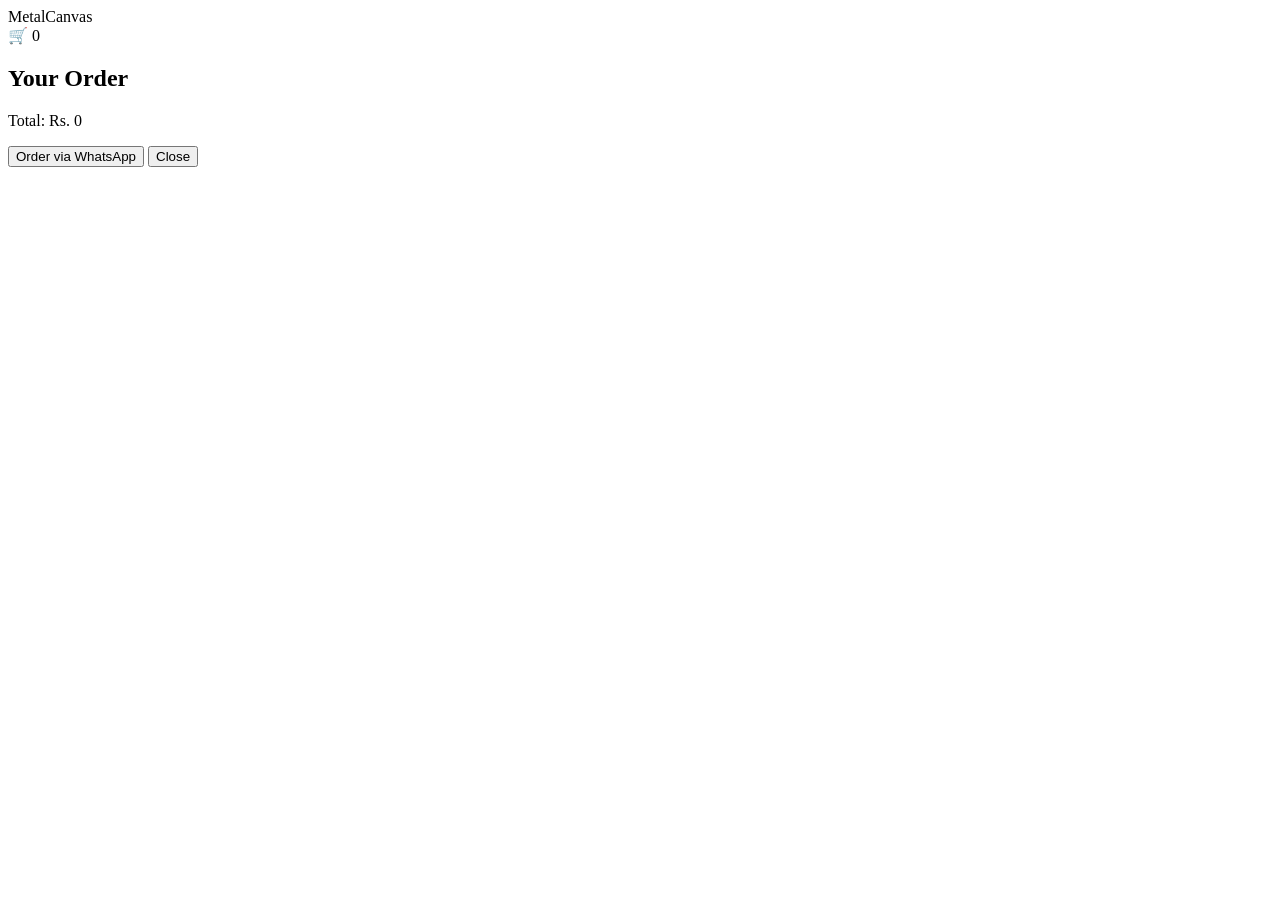
==== index.html @ a99834a7 "Create index.html" ====
<!DOCTYPE html>
<html lang="en">
<head>
    <meta charset="UTF-8">
    <meta name="viewport" content="width=device-width, initial-scale=1.0">
    <title>MetalCanvas | Modern Metal Art</title>
    <link rel="stylesheet" href="style.css">
</head>
<body>
    <header>
        <nav>
            <div class="logo">MetalCanvas</div>
            <div class="cart-icon" onclick="toggleCart()">🛒 <span id="cart-count">0</span></div>
        </nav>
    </header>

    <main id="product-container">
        <!-- Products will be injected here by JavaScript -->
    </main>

    <div id="cart-modal" class="hidden">
        <div class="cart-content">
            <h2>Your Order</h2>
            <ul id="cart-items"></ul>
            <p>Total: Rs. <span id="total-price">0</span></p>
            <button class="btn-whatsapp" onclick="sendToWhatsApp()">Order via WhatsApp</button>
            <button onclick="toggleCart()">Close</button>
        </div>
    </div>

    <script src="data.js"></script>
    <script src="app.js"></script>
</body>
</html>
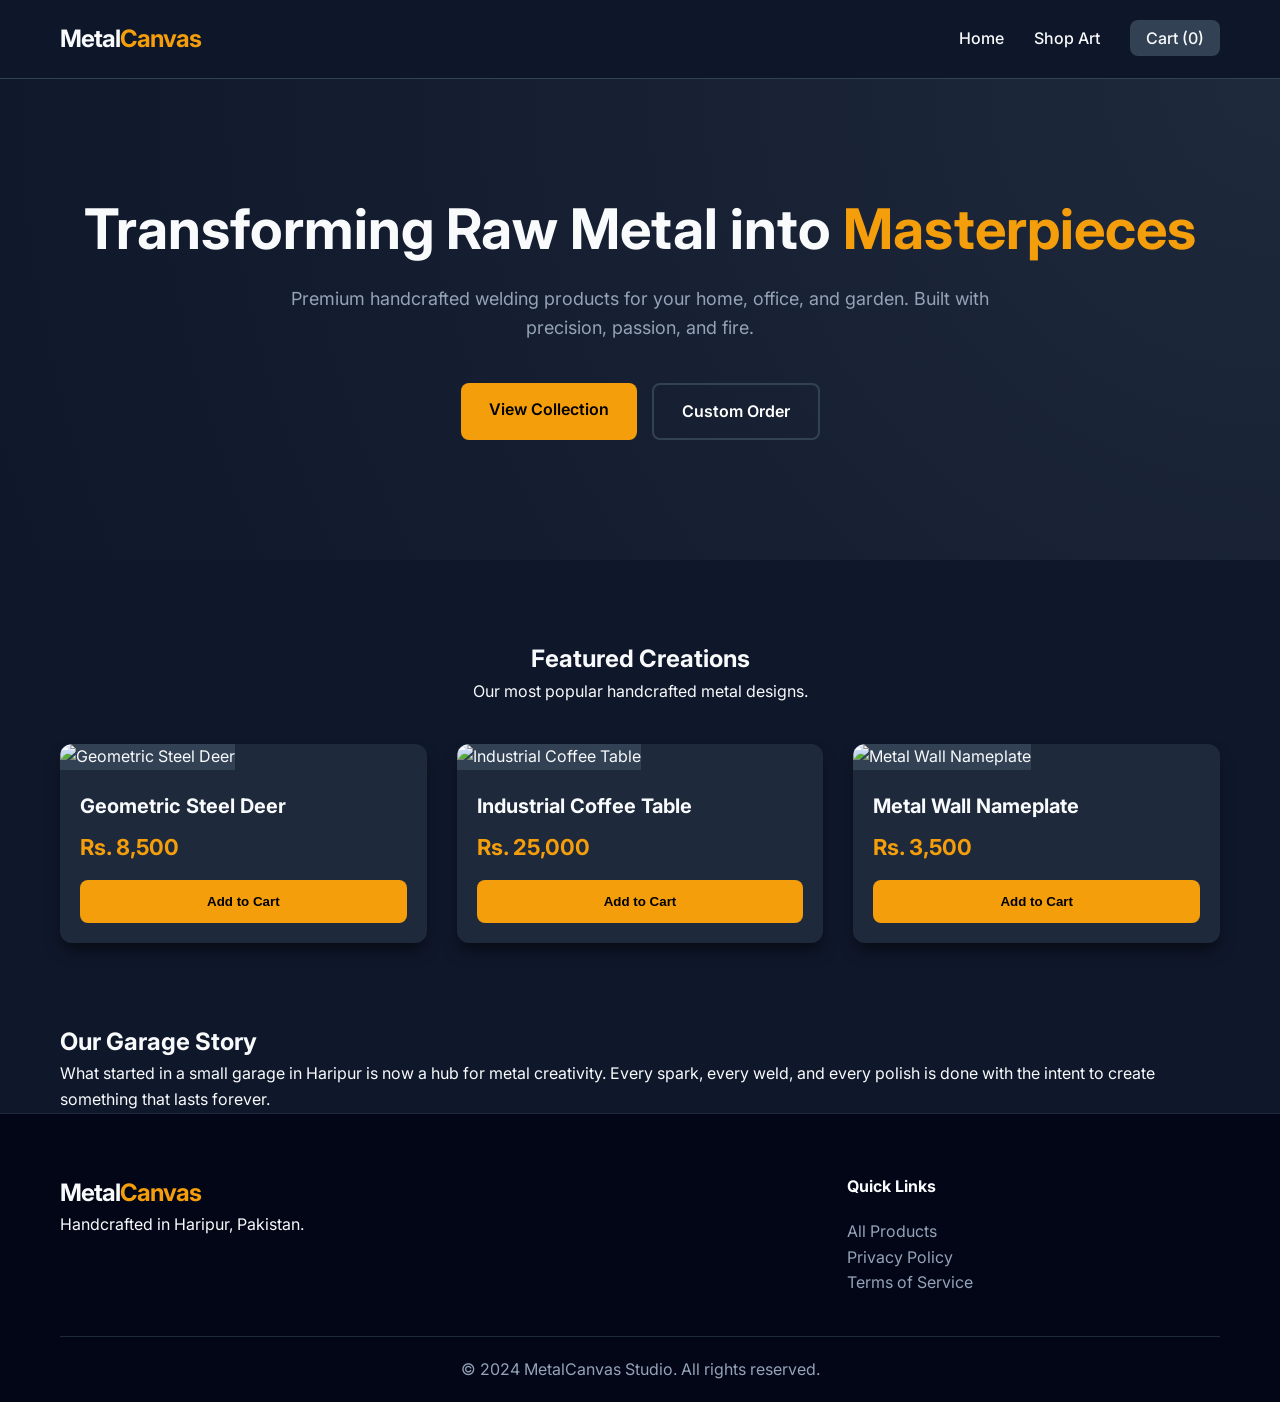
==== commit 0f988124: "Add files via upload" ====
--- a/index.html
+++ b/index.html
@@ -3,32 +3,76 @@
 <head>
     <meta charset="UTF-8">
     <meta name="viewport" content="width=device-width, initial-scale=1.0">
-    <title>MetalCanvas | Modern Metal Art</title>
+    <title>MetalCanvas | Handcrafted Metal Art & Welding</title>
     <link rel="stylesheet" href="style.css">
+    <!-- Google Fonts -->
+    <link href="https://fonts.googleapis.com/css2?family=Inter:wght@300;400;600;700&display=swap" rel="stylesheet">
 </head>
 <body>
     <header>
-        <nav>
-            <div class="logo">MetalCanvas</div>
-            <div class="cart-icon" onclick="toggleCart()">🛒 <span id="cart-count">0</span></div>
+        <nav class="container">
+            <div class="logo">Metal<span>Canvas</span></div>
+            <ul class="nav-links">
+                <li><a href="index.html">Home</a></li>
+                <li><a href="products.html">Shop Art</a></li>
+                <li><a href="cart.html" class="cart-btn">Cart (<span id="cart-count">0</span>)</a></li>
+            </ul>
         </nav>
     </header>
 
-    <main id="product-container">
-        <!-- Products will be injected here by JavaScript -->
-    </main>
+    <section class="hero">
+        <div class="hero-content container">
+            <h1>Transforming Raw Metal into <span class="highlight">Masterpieces</span></h1>
+            <p>Premium handcrafted welding products for your home, office, and garden. Built with precision, passion, and fire.</p>
+            <div class="hero-btns">
+                <a href="products.html" class="btn btn-primary">View Collection</a>
+                <a href="#about" class="btn btn-secondary">Custom Order</a>
+            </div>
+        </div>
+    </section>
 
-    <div id="cart-modal" class="hidden">
-        <div class="cart-content">
-            <h2>Your Order</h2>
-            <ul id="cart-items"></ul>
-            <p>Total: Rs. <span id="total-price">0</span></p>
-            <button class="btn-whatsapp" onclick="sendToWhatsApp()">Order via WhatsApp</button>
-            <button onclick="toggleCart()">Close</button>
+    <section id="featured" class="container">
+        <div class="section-header">
+            <h2>Featured Creations</h2>
+            <p>Our most popular handcrafted metal designs.</p>
         </div>
-    </div>
+        <div id="featured-grid" class="product-grid">
+            <!-- Dynamic Content via app.js -->
+        </div>
+    </section>
+
+    <section id="about" class="about-section">
+        <div class="container">
+            <div class="about-card">
+                <h2>Our Garage Story</h2>
+                <p>What started in a small garage in Haripur is now a hub for metal creativity. Every spark, every weld, and every polish is done with the intent to create something that lasts forever.</p>
+            </div>
+        </div>
+    </section>
+
+    <footer>
+        <div class="container">
+            <div class="footer-grid">
+                <div class="footer-info">
+                    <div class="logo">Metal<span>Canvas</span></div>
+                    <p>Handcrafted in Haripur, Pakistan.</p>
+                </div>
+                <div class="footer-links">
+                    <h4>Quick Links</h4>
+                    <ul>
+                        <li><a href="products.html">All Products</a></li>
+                        <li><a href="#">Privacy Policy</a></li>
+                        <li><a href="#">Terms of Service</a></li>
+                    </ul>
+                </div>
+            </div>
+            <div class="footer-bottom">
+                <p>&copy; 2024 MetalCanvas Studio. All rights reserved.</p>
+            </div>
+        </div>
+    </footer>
 
     <script src="data.js"></script>
     <script src="app.js"></script>
 </body>
-</html>
+</html>
--- a/style.css
+++ b/style.css
@@ -0,0 +1,69 @@
+
+:root {
+    --bg-color: #0f172a;
+    --card-bg: #1e293b;
+    --primary-accent: #f59e0b; /* Amber/Gold */
+    --text-main: #f8fafc;
+    --text-muted: #94a3b8;
+    --white: #ffffff;
+    --shadow: 0 10px 15px -3px rgba(0, 0, 0, 0.5);
+}
+
+* { box-sizing: border-box; margin: 0; padding: 0; }
+body { font-family: 'Inter', sans-serif; background-color: var(--bg-color); color: var(--text-main); line-height: 1.6; }
+.container { max-width: 1200px; margin: 0 auto; padding: 0 20px; }
+
+/* Navigation */
+header { background: rgba(15, 23, 42, 0.95); padding: 20px 0; border-bottom: 1px solid #334155; position: sticky; top: 0; z-index: 1000; backdrop-filter: blur(5px); }
+nav { display: flex; justify-content: space-between; align-items: center; }
+.logo { font-size: 24px; font-weight: 700; letter-spacing: -1px; }
+.logo span { color: var(--primary-accent); }
+.nav-links { display: flex; list-style: none; gap: 30px; align-items: center; }
+.nav-links a { color: var(--text-main); text-decoration: none; font-weight: 500; transition: color 0.3s; }
+.nav-links a:hover, .nav-links a.active { color: var(--primary-accent); }
+.cart-btn { background: #334155; padding: 8px 16px; border-radius: 8px; }
+
+/* Hero */
+.hero { padding: 120px 0; text-align: center; background: radial-gradient(circle at top right, #1e293b, #0f172a); }
+.hero h1 { font-size: 56px; line-height: 1.1; margin-bottom: 24px; }
+.hero .highlight { color: var(--primary-accent); }
+.hero p { font-size: 18px; color: var(--text-muted); max-width: 700px; margin: 0 auto 40px; }
+.hero-btns { display: flex; justify-content: center; gap: 15px; }
+
+/* Buttons */
+.btn { padding: 14px 28px; border-radius: 8px; font-weight: 600; text-decoration: none; display: inline-block; cursor: pointer; border: none; transition: transform 0.2s; }
+.btn:active { transform: scale(0.98); }
+.btn-primary { background: var(--primary-accent); color: #000; }
+.btn-secondary { background: transparent; color: var(--white); border: 2px solid #334155; }
+.btn-whatsapp { background: #25d366; color: white; width: 100%; margin-top: 20px; font-size: 18px; }
+
+/* Products Grid */
+.section-header { text-align: center; margin: 80px 0 40px; }
+.product-grid { display: grid; grid-template-columns: repeat(auto-fill, minmax(280px, 1fr)); gap: 30px; margin-bottom: 80px; }
+.product-card { background: var(--card-bg); border-radius: 12px; overflow: hidden; box-shadow: var(--shadow); transition: transform 0.3s; }
+.product-card:hover { transform: translateY(-10px); }
+.product-image { width: 100%; height: 250px; object-fit: cover; background: #334155; }
+.product-info { padding: 20px; }
+.product-info h3 { font-size: 20px; margin-bottom: 8px; }
+.product-price { font-size: 22px; font-weight: 700; color: var(--primary-accent); margin-bottom: 15px; }
+
+/* Cart Styling */
+.cart-container { padding: 60px 0; min-height: 70vh; }
+.cart-list { margin: 40px 0; }
+.cart-item { display: flex; justify-content: space-between; align-items: center; background: var(--card-bg); padding: 20px; border-radius: 12px; margin-bottom: 15px; }
+.cart-summary { background: var(--card-bg); padding: 30px; border-radius: 12px; max-width: 400px; margin-left: auto; }
+.summary-line { display: flex; justify-content: space-between; font-size: 20px; margin: 20px 0; font-weight: 600; }
+.note { font-size: 12px; color: var(--text-muted); text-align: center; margin-top: 10px; }
+
+/* Footer */
+footer { background: #020617; padding: 60px 0 20px; border-top: 1px solid #1e293b; }
+.footer-grid { display: grid; grid-template-columns: 2fr 1fr; gap: 40px; margin-bottom: 40px; }
+.footer-links h4 { margin-bottom: 20px; }
+.footer-links ul { list-style: none; }
+.footer-links a { color: var(--text-muted); text-decoration: none; }
+.footer-bottom { text-align: center; border-top: 1px solid #1e293b; padding-top: 20px; color: var(--text-muted); }
+
+@media (max-width: 768px) {
+    .hero h1 { font-size: 36px; }
+    .footer-grid { grid-template-columns: 1fr; }
+}
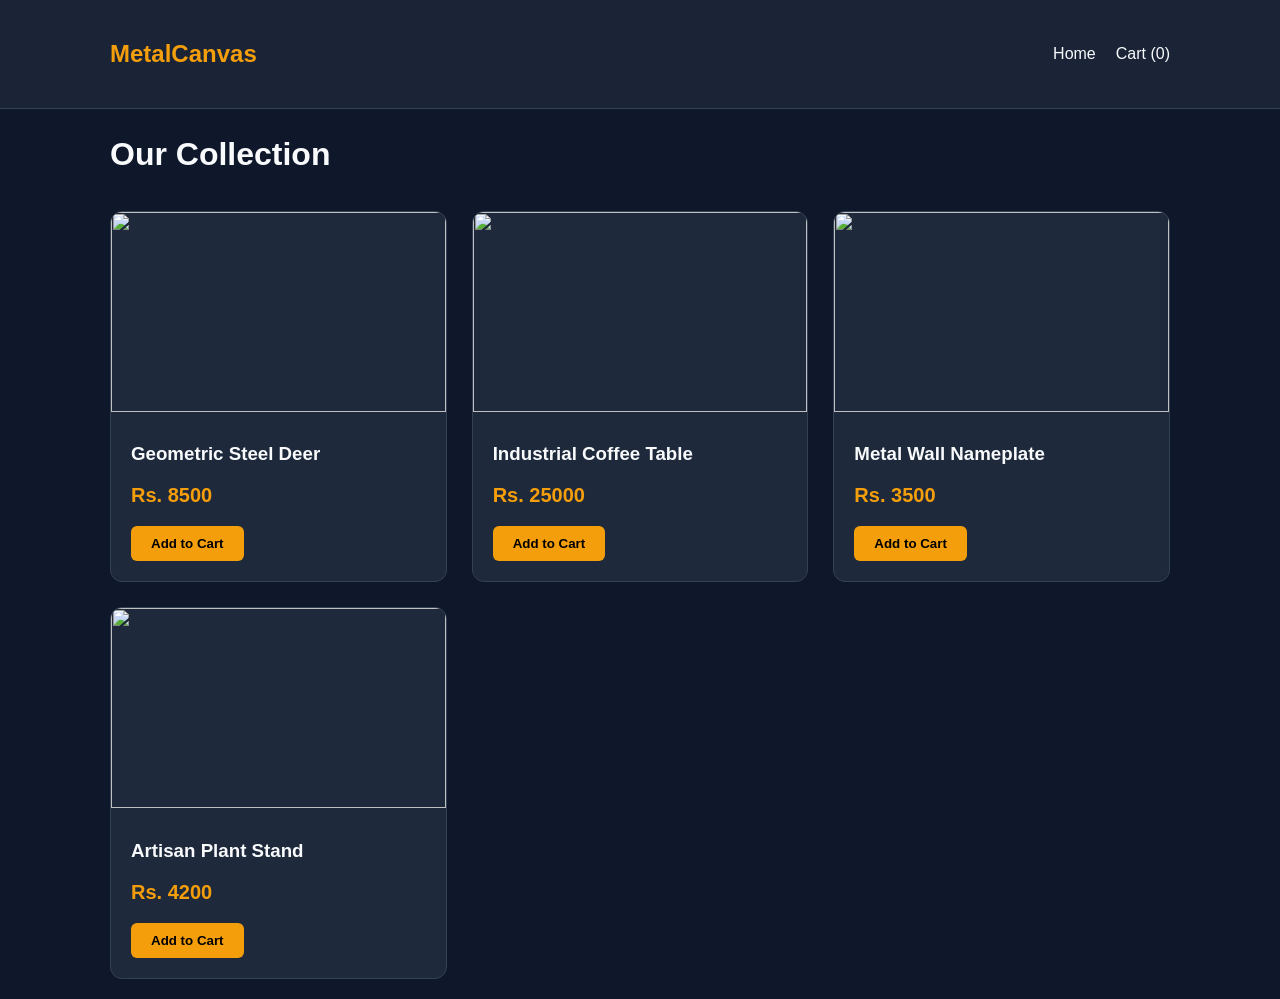
==== commit 5228d483: "Add files via upload" ====
--- a/index.html
+++ b/index.html
@@ -2,76 +2,25 @@
 <html lang="en">
 <head>
     <meta charset="UTF-8">
-    <meta name="viewport" content="width=device-width, initial-scale=1.0">
-    <title>MetalCanvas | Handcrafted Metal Art & Welding</title>
+    <title>MetalCanvas | Home</title>
     <link rel="stylesheet" href="style.css">
-    <!-- Google Fonts -->
-    <link href="https://fonts.googleapis.com/css2?family=Inter:wght@300;400;600;700&display=swap" rel="stylesheet">
 </head>
 <body>
     <header>
-        <nav class="container">
-            <div class="logo">Metal<span>Canvas</span></div>
-            <ul class="nav-links">
-                <li><a href="index.html">Home</a></li>
-                <li><a href="products.html">Shop Art</a></li>
-                <li><a href="cart.html" class="cart-btn">Cart (<span id="cart-count">0</span>)</a></li>
-            </ul>
-        </nav>
+        <div class="container">
+            <nav>
+                <div class="logo">MetalCanvas</div>
+                <ul class="nav-links">
+                    <li><a href="index.html">Home</a></li>
+                    <li><a href="cart.html">Cart (<span id="cart-count">0</span>)</a></li>
+                </ul>
+            </nav>
+        </div>
     </header>
-
-    <section class="hero">
-        <div class="hero-content container">
-            <h1>Transforming Raw Metal into <span class="highlight">Masterpieces</span></h1>
-            <p>Premium handcrafted welding products for your home, office, and garden. Built with precision, passion, and fire.</p>
-            <div class="hero-btns">
-                <a href="products.html" class="btn btn-primary">View Collection</a>
-                <a href="#about" class="btn btn-secondary">Custom Order</a>
-            </div>
-        </div>
-    </section>
-
-    <section id="featured" class="container">
-        <div class="section-header">
-            <h2>Featured Creations</h2>
-            <p>Our most popular handcrafted metal designs.</p>
-        </div>
-        <div id="featured-grid" class="product-grid">
-            <!-- Dynamic Content via app.js -->
-        </div>
-    </section>
-
-    <section id="about" class="about-section">
-        <div class="container">
-            <div class="about-card">
-                <h2>Our Garage Story</h2>
-                <p>What started in a small garage in Haripur is now a hub for metal creativity. Every spark, every weld, and every polish is done with the intent to create something that lasts forever.</p>
-            </div>
-        </div>
-    </section>
-
-    <footer>
-        <div class="container">
-            <div class="footer-grid">
-                <div class="footer-info">
-                    <div class="logo">Metal<span>Canvas</span></div>
-                    <p>Handcrafted in Haripur, Pakistan.</p>
-                </div>
-                <div class="footer-links">
-                    <h4>Quick Links</h4>
-                    <ul>
-                        <li><a href="products.html">All Products</a></li>
-                        <li><a href="#">Privacy Policy</a></li>
-                        <li><a href="#">Terms of Service</a></li>
-                    </ul>
-                </div>
-            </div>
-            <div class="footer-bottom">
-                <p>&copy; 2024 MetalCanvas Studio. All rights reserved.</p>
-            </div>
-        </div>
-    </footer>
-
+    <div class="container">
+        <h1>Our Collection</h1>
+        <div id="product-list" class="product-grid"></div>
+    </div>
     <script src="data.js"></script>
     <script src="app.js"></script>
 </body>
--- a/style.css
+++ b/style.css
@@ -1,69 +1,107 @@
 
 :root {
-    --bg-color: #0f172a;
+    --bg: #0f172a;
     --card-bg: #1e293b;
-    --primary-accent: #f59e0b; /* Amber/Gold */
-    --text-main: #f8fafc;
-    --text-muted: #94a3b8;
-    --white: #ffffff;
-    --shadow: 0 10px 15px -3px rgba(0, 0, 0, 0.5);
+    --accent: #f59e0b;
+    --text: #f8fafc;
+    --text-dim: #94a3b8;
+    --success: #22c55e;
 }
 
 * { box-sizing: border-box; margin: 0; padding: 0; }
-body { font-family: 'Inter', sans-serif; background-color: var(--bg-color); color: var(--text-main); line-height: 1.6; }
-.container { max-width: 1200px; margin: 0 auto; padding: 0 20px; }
+body { 
+    font-family: 'Segoe UI', Roboto, sans-serif; 
+    background-color: var(--bg); 
+    color: var(--text); 
+    line-height: 1.6;
+}
 
-/* Navigation */
-header { background: rgba(15, 23, 42, 0.95); padding: 20px 0; border-bottom: 1px solid #334155; position: sticky; top: 0; z-index: 1000; backdrop-filter: blur(5px); }
+.container { max-width: 1100px; margin: 0 auto; padding: 20px; }
+
+header { 
+    background: rgba(30, 41, 59, 0.8); 
+    backdrop-filter: blur(10px);
+    padding: 15px 0; 
+    position: sticky; 
+    top: 0; 
+    z-index: 100;
+    border-bottom: 1px solid #334155;
+}
+
 nav { display: flex; justify-content: space-between; align-items: center; }
-.logo { font-size: 24px; font-weight: 700; letter-spacing: -1px; }
-.logo span { color: var(--primary-accent); }
-.nav-links { display: flex; list-style: none; gap: 30px; align-items: center; }
-.nav-links a { color: var(--text-main); text-decoration: none; font-weight: 500; transition: color 0.3s; }
-.nav-links a:hover, .nav-links a.active { color: var(--primary-accent); }
-.cart-btn { background: #334155; padding: 8px 16px; border-radius: 8px; }
+.logo { font-size: 24px; font-weight: bold; color: var(--accent); }
+.nav-links { list-style: none; display: flex; gap: 20px; }
+.nav-links a { color: var(--text); text-decoration: none; font-weight: 500; }
 
-/* Hero */
-.hero { padding: 120px 0; text-align: center; background: radial-gradient(circle at top right, #1e293b, #0f172a); }
-.hero h1 { font-size: 56px; line-height: 1.1; margin-bottom: 24px; }
-.hero .highlight { color: var(--primary-accent); }
-.hero p { font-size: 18px; color: var(--text-muted); max-width: 700px; margin: 0 auto 40px; }
-.hero-btns { display: flex; justify-content: center; gap: 15px; }
+.btn {
+    padding: 10px 20px;
+    border-radius: 6px;
+    border: none;
+    cursor: pointer;
+    font-weight: 600;
+    transition: 0.3s;
+}
+.btn-primary { background: var(--accent); color: #000; }
+.btn-primary:hover { opacity: 0.9; transform: translateY(-2px); }
 
-/* Buttons */
-.btn { padding: 14px 28px; border-radius: 8px; font-weight: 600; text-decoration: none; display: inline-block; cursor: pointer; border: none; transition: transform 0.2s; }
-.btn:active { transform: scale(0.98); }
-.btn-primary { background: var(--primary-accent); color: #000; }
-.btn-secondary { background: transparent; color: var(--white); border: 2px solid #334155; }
-.btn-whatsapp { background: #25d366; color: white; width: 100%; margin-top: 20px; font-size: 18px; }
+.product-grid { 
+    display: grid; 
+    grid-template-columns: repeat(auto-fit, minmax(250px, 1fr)); 
+    gap: 25px; 
+    margin-top: 30px;
+}
 
-/* Products Grid */
-.section-header { text-align: center; margin: 80px 0 40px; }
-.product-grid { display: grid; grid-template-columns: repeat(auto-fill, minmax(280px, 1fr)); gap: 30px; margin-bottom: 80px; }
-.product-card { background: var(--card-bg); border-radius: 12px; overflow: hidden; box-shadow: var(--shadow); transition: transform 0.3s; }
-.product-card:hover { transform: translateY(-10px); }
-.product-image { width: 100%; height: 250px; object-fit: cover; background: #334155; }
+.product-card { 
+    background: var(--card-bg); 
+    border-radius: 12px; 
+    overflow: hidden; 
+    transition: 0.3s;
+    border: 1px solid #334155;
+}
+.product-card:hover { transform: translateY(-5px); border-color: var(--accent); }
+.product-card img { width: 100%; height: 200px; object-fit: cover; }
 .product-info { padding: 20px; }
-.product-info h3 { font-size: 20px; margin-bottom: 8px; }
-.product-price { font-size: 22px; font-weight: 700; color: var(--primary-accent); margin-bottom: 15px; }
+.product-info h3 { margin-bottom: 10px; }
+.price { color: var(--accent); font-size: 20px; font-weight: bold; margin-bottom: 15px; }
 
-/* Cart Styling */
-.cart-container { padding: 60px 0; min-height: 70vh; }
-.cart-list { margin: 40px 0; }
-.cart-item { display: flex; justify-content: space-between; align-items: center; background: var(--card-bg); padding: 20px; border-radius: 12px; margin-bottom: 15px; }
-.cart-summary { background: var(--card-bg); padding: 30px; border-radius: 12px; max-width: 400px; margin-left: auto; }
-.summary-line { display: flex; justify-content: space-between; font-size: 20px; margin: 20px 0; font-weight: 600; }
-.note { font-size: 12px; color: var(--text-muted); text-align: center; margin-top: 10px; }
+/* Checkout Form */
+.checkout-container { 
+    background: var(--card-bg); 
+    padding: 30px; 
+    border-radius: 15px; 
+    margin-top: 40px;
+}
+.input-group { margin-bottom: 15px; }
+.input-group label { display: block; margin-bottom: 5px; color: var(--text-dim); }
+input, select { 
+    width: 100%; 
+    padding: 12px; 
+    background: #0f172a; 
+    border: 1px solid #334155; 
+    color: white; 
+    border-radius: 8px;
+}
 
-/* Footer */
-footer { background: #020617; padding: 60px 0 20px; border-top: 1px solid #1e293b; }
-.footer-grid { display: grid; grid-template-columns: 2fr 1fr; gap: 40px; margin-bottom: 40px; }
-.footer-links h4 { margin-bottom: 20px; }
-.footer-links ul { list-style: none; }
-.footer-links a { color: var(--text-muted); text-decoration: none; }
-.footer-bottom { text-align: center; border-top: 1px solid #1e293b; padding-top: 20px; color: var(--text-muted); }
+.cart-item {
+    display: flex;
+    justify-content: space-between;
+    padding: 15px 0;
+    border-bottom: 1px solid #334155;
+}
 
-@media (max-width: 768px) {
-    .hero h1 { font-size: 36px; }
-    .footer-grid { grid-template-columns: 1fr; }
+.invoice-box {
+    border: 2px dashed var(--accent);
+    padding: 20px;
+    border-radius: 10px;
+    margin-bottom: 25px;
 }
+
+.whatsapp-btn {
+    background: var(--success);
+    color: white;
+    width: 100%;
+    padding: 15px;
+    font-size: 18px;
+    border-radius: 8px;
+    margin-top: 20px;
+}
